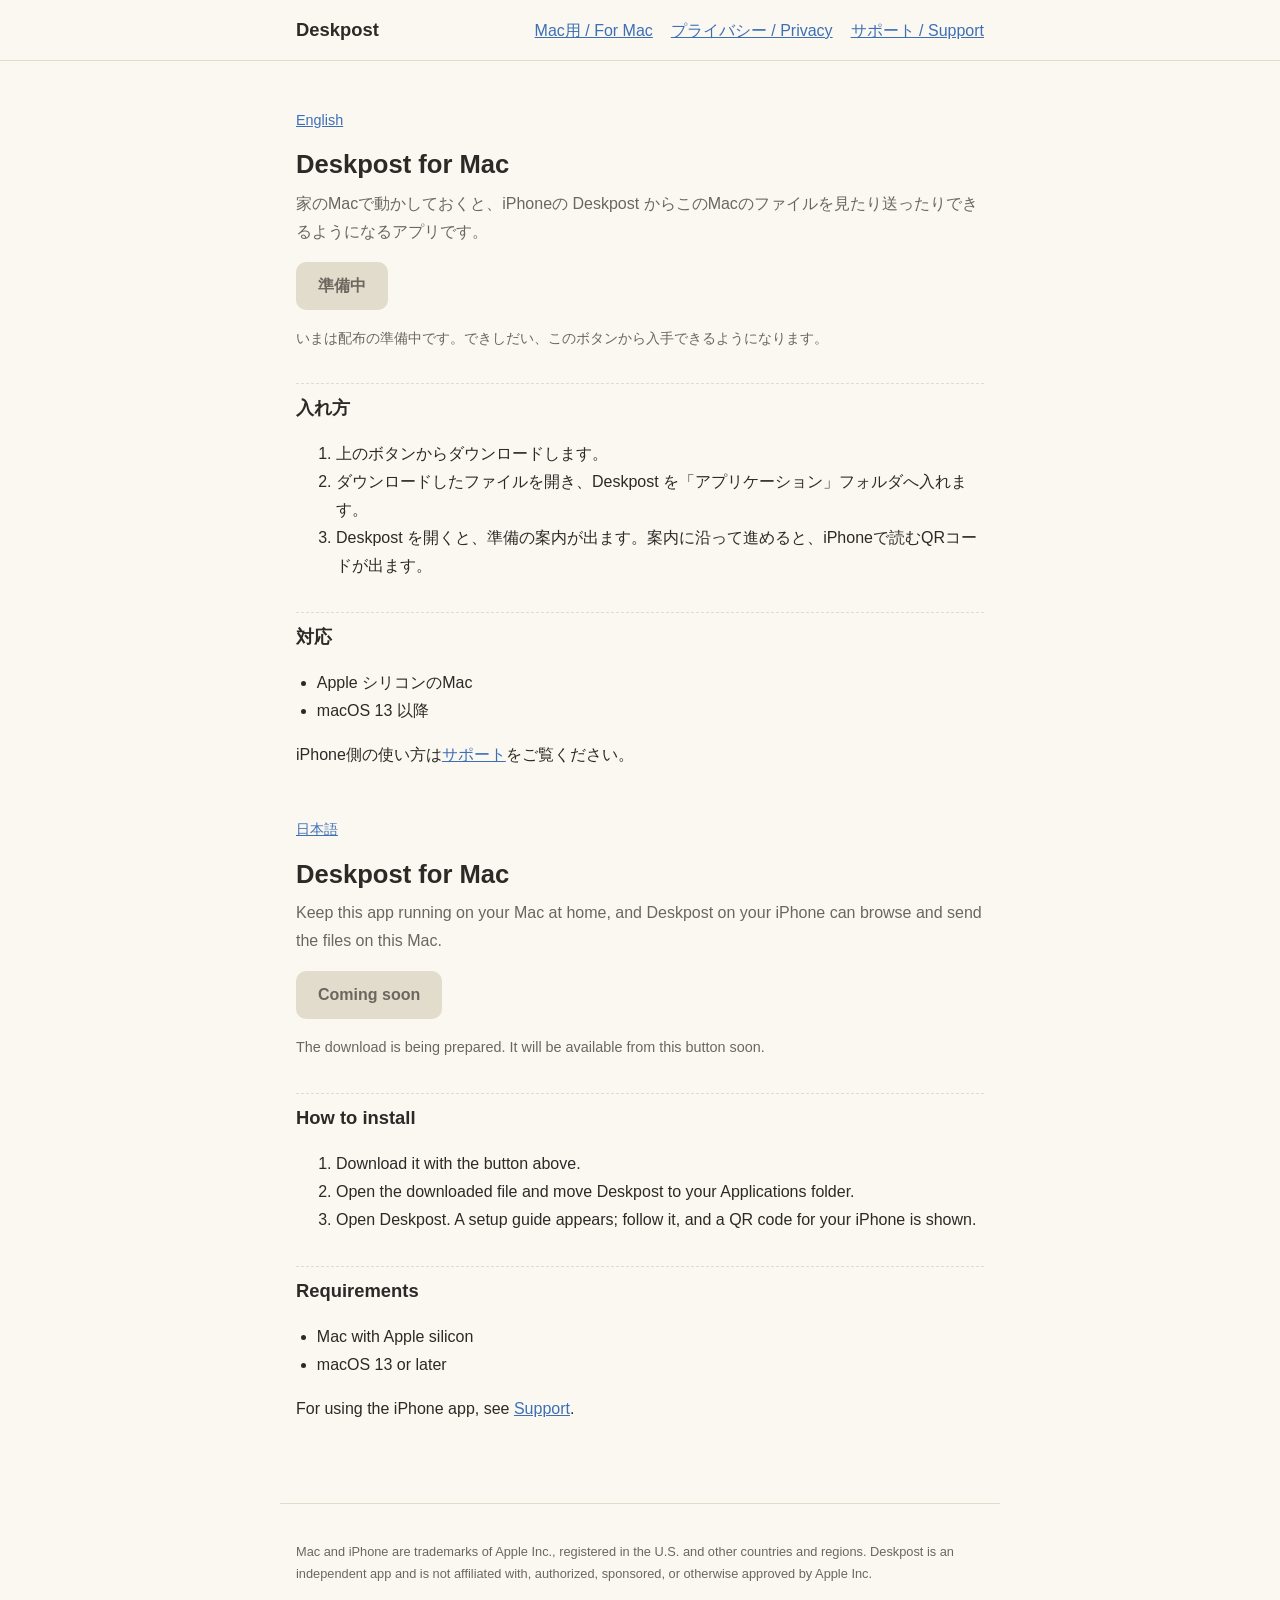
==== mac.html @ 2accff8b "Mac用アプリのページ（mac.html）を追加し、各ページからリンク Co-Authored-By: Claude Opus 5.5 <noreply@anthropic.com>" ====
<!doctype html>
<html lang="ja">
<head>
<meta charset="utf-8">
<meta name="viewport" content="width=device-width, initial-scale=1">
<title>Deskpost for Mac</title>
<link rel="stylesheet" href="style.css">
<script>
// ダウンロード先はここ1か所だけ。配布物ができたら URL を入れる（空のあいだは「準備中」）。
// Download link lives only here. Leave empty to show "Coming soon".
const DOWNLOAD_URL = "";
</script>
</head>
<body>
<header class="site"><nav>
  <a class="brand" href="./">Deskpost</a>
  <a href="mac.html">Mac用 / For Mac</a>
  <a href="privacy.html">プライバシー / Privacy</a>
  <a href="support.html">サポート / Support</a>
</nav></header>
<main>

<section class="lang" lang="ja" id="ja">
<p class="switch"><a href="#en">English</a></p>
<h1>Deskpost for Mac</h1>
<p class="lead">家のMacで動かしておくと、iPhoneの Deskpost からこのMacのファイルを見たり送ったりできるようになるアプリです。</p>

<p><a class="dl" data-ready="ダウンロード" data-wait="準備中" aria-disabled="true">準備中</a></p>
<p class="note">いまは配布の準備中です。できしだい、このボタンから入手できるようになります。</p>

<h2>入れ方</h2>
<ol>
<li>上のボタンからダウンロードします。</li>
<li>ダウンロードしたファイルを開き、Deskpost を「アプリケーション」フォルダへ入れます。</li>
<li>Deskpost を開くと、準備の案内が出ます。案内に沿って進めると、iPhoneで読むQRコードが出ます。</li>
</ol>

<h2>対応</h2>
<ul>
<li>Apple シリコンのMac</li>
<li>macOS 13 以降</li>
</ul>
<p>iPhone側の使い方は<a href="support.html">サポート</a>をご覧ください。</p>
</section>

<section class="lang" lang="en" id="en">
<p class="switch"><a href="#ja">日本語</a></p>
<h1>Deskpost for Mac</h1>
<p class="lead">Keep this app running on your Mac at home, and Deskpost on your iPhone can browse and send the files on this Mac.</p>

<p><a class="dl" data-ready="Download" data-wait="Coming soon" aria-disabled="true">Coming soon</a></p>
<p class="note">The download is being prepared. It will be available from this button soon.</p>

<h2>How to install</h2>
<ol>
<li>Download it with the button above.</li>
<li>Open the downloaded file and move Deskpost to your Applications folder.</li>
<li>Open Deskpost. A setup guide appears; follow it, and a QR code for your iPhone is shown.</li>
</ol>

<h2>Requirements</h2>
<ul>
<li>Mac with Apple silicon</li>
<li>macOS 13 or later</li>
</ul>
<p>For using the iPhone app, see <a href="support.html">Support</a>.</p>
</section>

</main>
<footer>
<p>Mac and iPhone are trademarks of Apple Inc., registered in the U.S. and other countries and regions. Deskpost is an independent app and is not affiliated with, authorized, sponsored, or otherwise approved by Apple Inc.</p>
</footer>
<script>
for (const a of document.querySelectorAll("a.dl")) {
  if (DOWNLOAD_URL) {
    a.href = DOWNLOAD_URL;
    a.textContent = a.dataset.ready;
    a.removeAttribute("aria-disabled");
  }
}
if (DOWNLOAD_URL) for (const n of document.querySelectorAll(".note")) n.hidden = true;
</script>
</body>
</html>
---- style.css ----
:root {
  --paper: #fbf8f1;
  --ink: #2b2a27;
  --muted: #6b675f;
  --line: #e2dccd;
  --accent: #3d6fb6;
}
@media (prefers-color-scheme: dark) {
  :root {
    --paper: #1d1c1a;
    --ink: #ece8df;
    --muted: #a7a194;
    --line: #3a3832;
    --accent: #8db3ea;
  }
}
* { box-sizing: border-box; }
html { -webkit-text-size-adjust: 100%; }
body {
  margin: 0;
  background: var(--paper);
  color: var(--ink);
  font-family: -apple-system, BlinkMacSystemFont, "Hiragino Sans", "Hiragino Kaku Gothic ProN", "Noto Sans JP", "Segoe UI", sans-serif;
  line-height: 1.75;
}
main { max-width: 720px; margin: 0 auto; padding: 32px 16px 64px; }
header.site { border-bottom: 1px solid var(--line); }
header.site nav { max-width: 720px; margin: 0 auto; padding: 14px 16px; display: flex; gap: 18px; flex-wrap: wrap; align-items: baseline; }
header.site .brand { font-weight: 800; font-size: 1.15rem; color: var(--ink); text-decoration: none; margin-right: auto; }
a { color: var(--accent); }
h1 { font-size: 1.6rem; line-height: 1.35; margin: 0 0 8px; }
h2 { font-size: 1.15rem; margin: 32px 0 8px; padding-top: 8px; border-top: 1px dashed var(--line); }
h3 { font-size: 1rem; margin: 20px 0 4px; }
.lead { color: var(--muted); margin-top: 0; }
.lang { margin-top: 48px; }
.lang:first-of-type { margin-top: 0; }
.switch { font-size: .9rem; color: var(--muted); }
ul { padding-left: 1.3em; }
.box { border: 1px solid var(--line); border-radius: 10px; padding: 12px 16px; margin: 16px 0; }
footer { max-width: 720px; margin: 0 auto; padding: 24px 16px 40px; color: var(--muted); font-size: .8rem; border-top: 1px solid var(--line); }
a.dl { display: inline-block; padding: 10px 22px; border-radius: 10px; background: var(--accent); color: var(--paper); font-weight: 700; text-decoration: none; }
a.dl[aria-disabled="true"] { background: var(--line); color: var(--muted); cursor: default; pointer-events: none; }
.note { color: var(--muted); font-size: .9rem; margin-top: 0; }
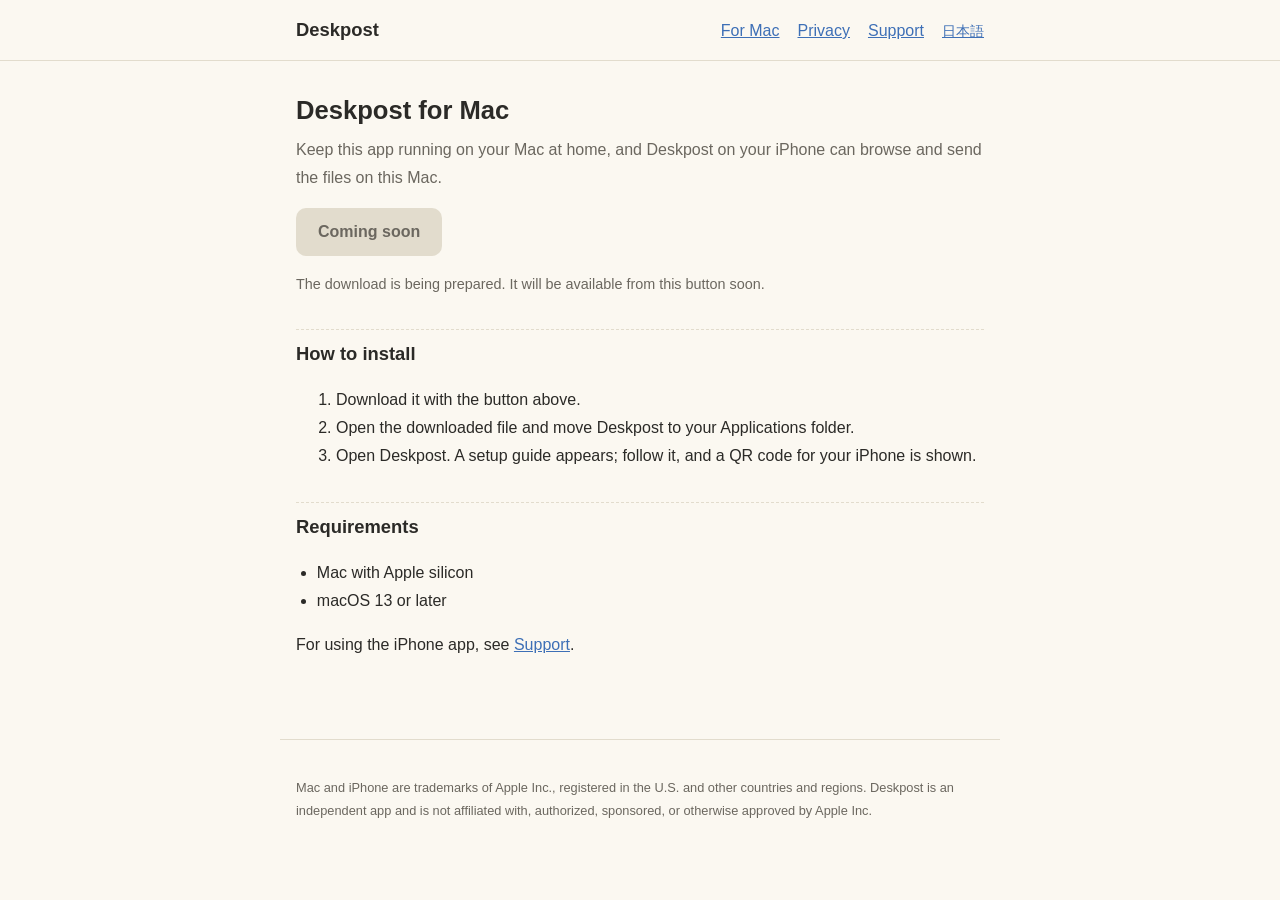
==== commit fea5636e: "日本語・英語を片方だけ表示し、上の帯に切り替えリンクを1つ置く（全ページ） Co-Authored-By: Claude Opus 5.5 <noreply@anthropic.com>" ====
--- a/mac.html
+++ b/mac.html
@@ -1,10 +1,11 @@
 <!doctype html>
-<html lang="ja">
+<html lang="ja" data-title-ja="Deskpost for Mac" data-title-en="Deskpost for Mac">
 <head>
 <meta charset="utf-8">
 <meta name="viewport" content="width=device-width, initial-scale=1">
 <title>Deskpost for Mac</title>
 <link rel="stylesheet" href="style.css">
+<script src="lang.js"></script>
 <script>
 // ダウンロード先はここ1か所だけ。配布物ができたら URL を入れる（空のあいだは「準備中」）。
 // Download link lives only here. Leave empty to show "Coming soon".
@@ -14,14 +15,14 @@
 <body>
 <header class="site"><nav>
   <a class="brand" href="./">Deskpost</a>
-  <a href="mac.html">Mac用 / For Mac</a>
-  <a href="privacy.html">プライバシー / Privacy</a>
-  <a href="support.html">サポート / Support</a>
+  <a href="mac.html"><span lang="ja" data-only="ja">Mac用</span><span class="sep"> / </span><span lang="en" data-only="en">For Mac</span></a>
+  <a href="privacy.html"><span lang="ja" data-only="ja">プライバシー</span><span class="sep"> / </span><span lang="en" data-only="en">Privacy</span></a>
+  <a href="support.html"><span lang="ja" data-only="ja">サポート</span><span class="sep"> / </span><span lang="en" data-only="en">Support</span></a>
+  <a id="langswitch" href="#en" lang="en">English</a>
 </nav></header>
 <main>
 
-<section class="lang" lang="ja" id="ja">
-<p class="switch"><a href="#en">English</a></p>
+<section class="lang" lang="ja">
 <h1>Deskpost for Mac</h1>
 <p class="lead">家のMacで動かしておくと、iPhoneの Deskpost からこのMacのファイルを見たり送ったりできるようになるアプリです。</p>
 
@@ -43,8 +44,7 @@
 <p>iPhone側の使い方は<a href="support.html">サポート</a>をご覧ください。</p>
 </section>
 
-<section class="lang" lang="en" id="en">
-<p class="switch"><a href="#ja">日本語</a></p>
+<section class="lang" lang="en">
 <h1>Deskpost for Mac</h1>
 <p class="lead">Keep this app running on your Mac at home, and Deskpost on your iPhone can browse and send the files on this Mac.</p>
 
--- a/style.css
+++ b/style.css
@@ -41,3 +41,9 @@
 a.dl { display: inline-block; padding: 10px 22px; border-radius: 10px; background: var(--accent); color: var(--paper); font-weight: 700; text-decoration: none; }
 a.dl[aria-disabled="true"] { background: var(--line); color: var(--muted); cursor: default; pointer-events: none; }
 .note { color: var(--muted); font-size: .9rem; margin-top: 0; }
+/* 片方の言語だけを出す（lang.js が html に data-lang を付ける。JS が無い時は両方出る） */
+html[data-lang] .lang { display: none; margin-top: 0; }
+html[data-lang="ja"] .lang[lang="ja"], html[data-lang="en"] .lang[lang="en"] { display: block; }
+html[data-lang="ja"] [data-only="en"], html[data-lang="en"] [data-only="ja"], html[data-lang] .sep { display: none; }
+html:not([data-lang]) #langswitch { display: none; }
+#langswitch { font-size: .9rem; }
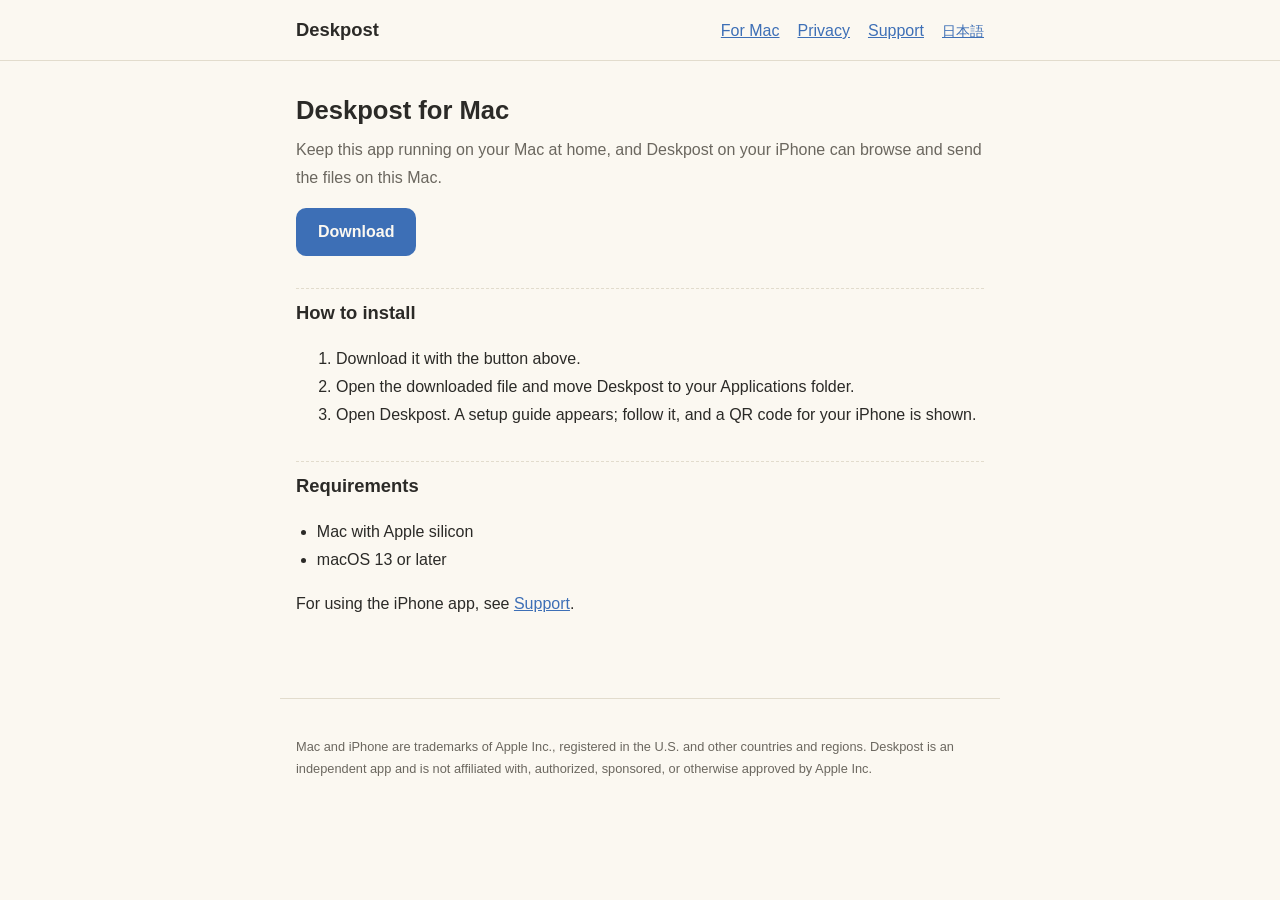
==== commit 46d8b716: "Mac版のダウンロードを公開" ====
--- a/mac.html
+++ b/mac.html
@@ -9,7 +9,7 @@
 <script>
 // ダウンロード先はここ1か所だけ。配布物ができたら URL を入れる（空のあいだは「準備中」）。
 // Download link lives only here. Leave empty to show "Coming soon".
-const DOWNLOAD_URL = "";
+const DOWNLOAD_URL = "https://github.com/chocotarou14-ops/deskpost/releases/latest/download/Deskpost.dmg";
 </script>
 </head>
 <body>
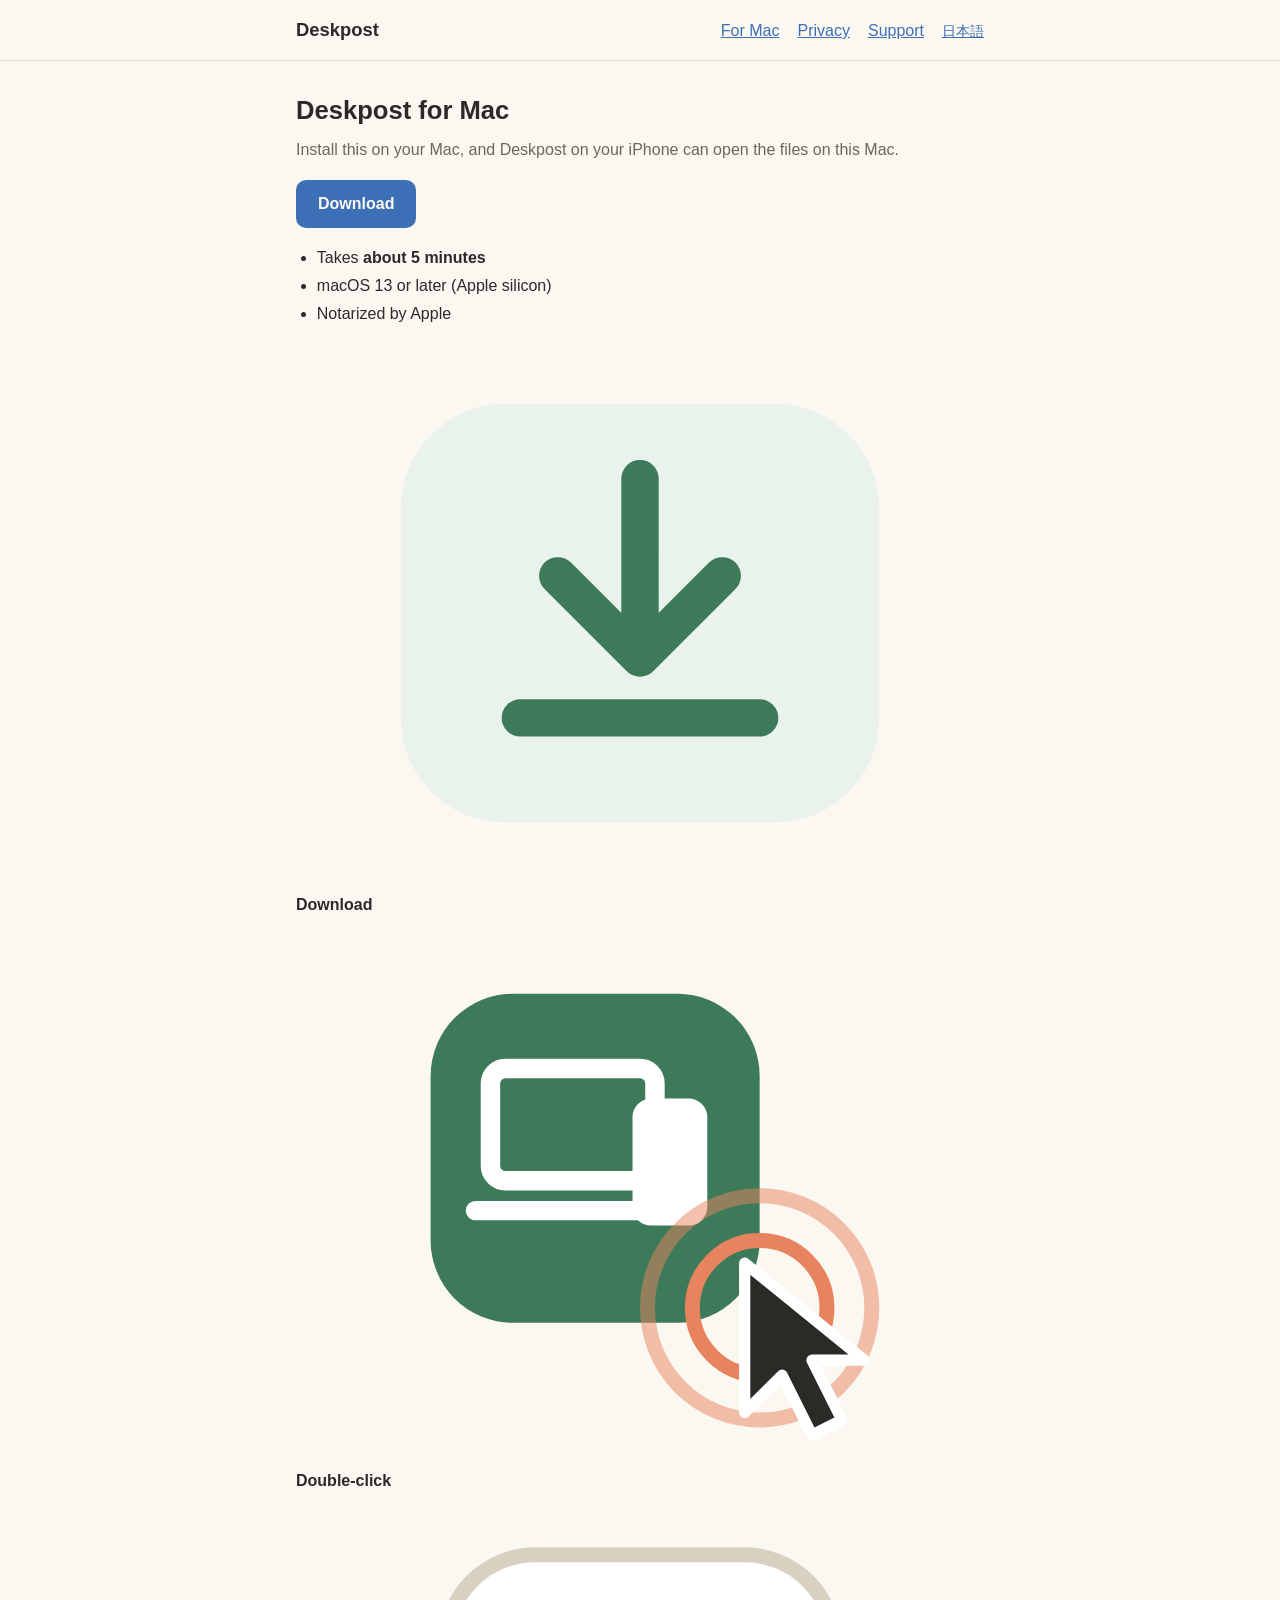
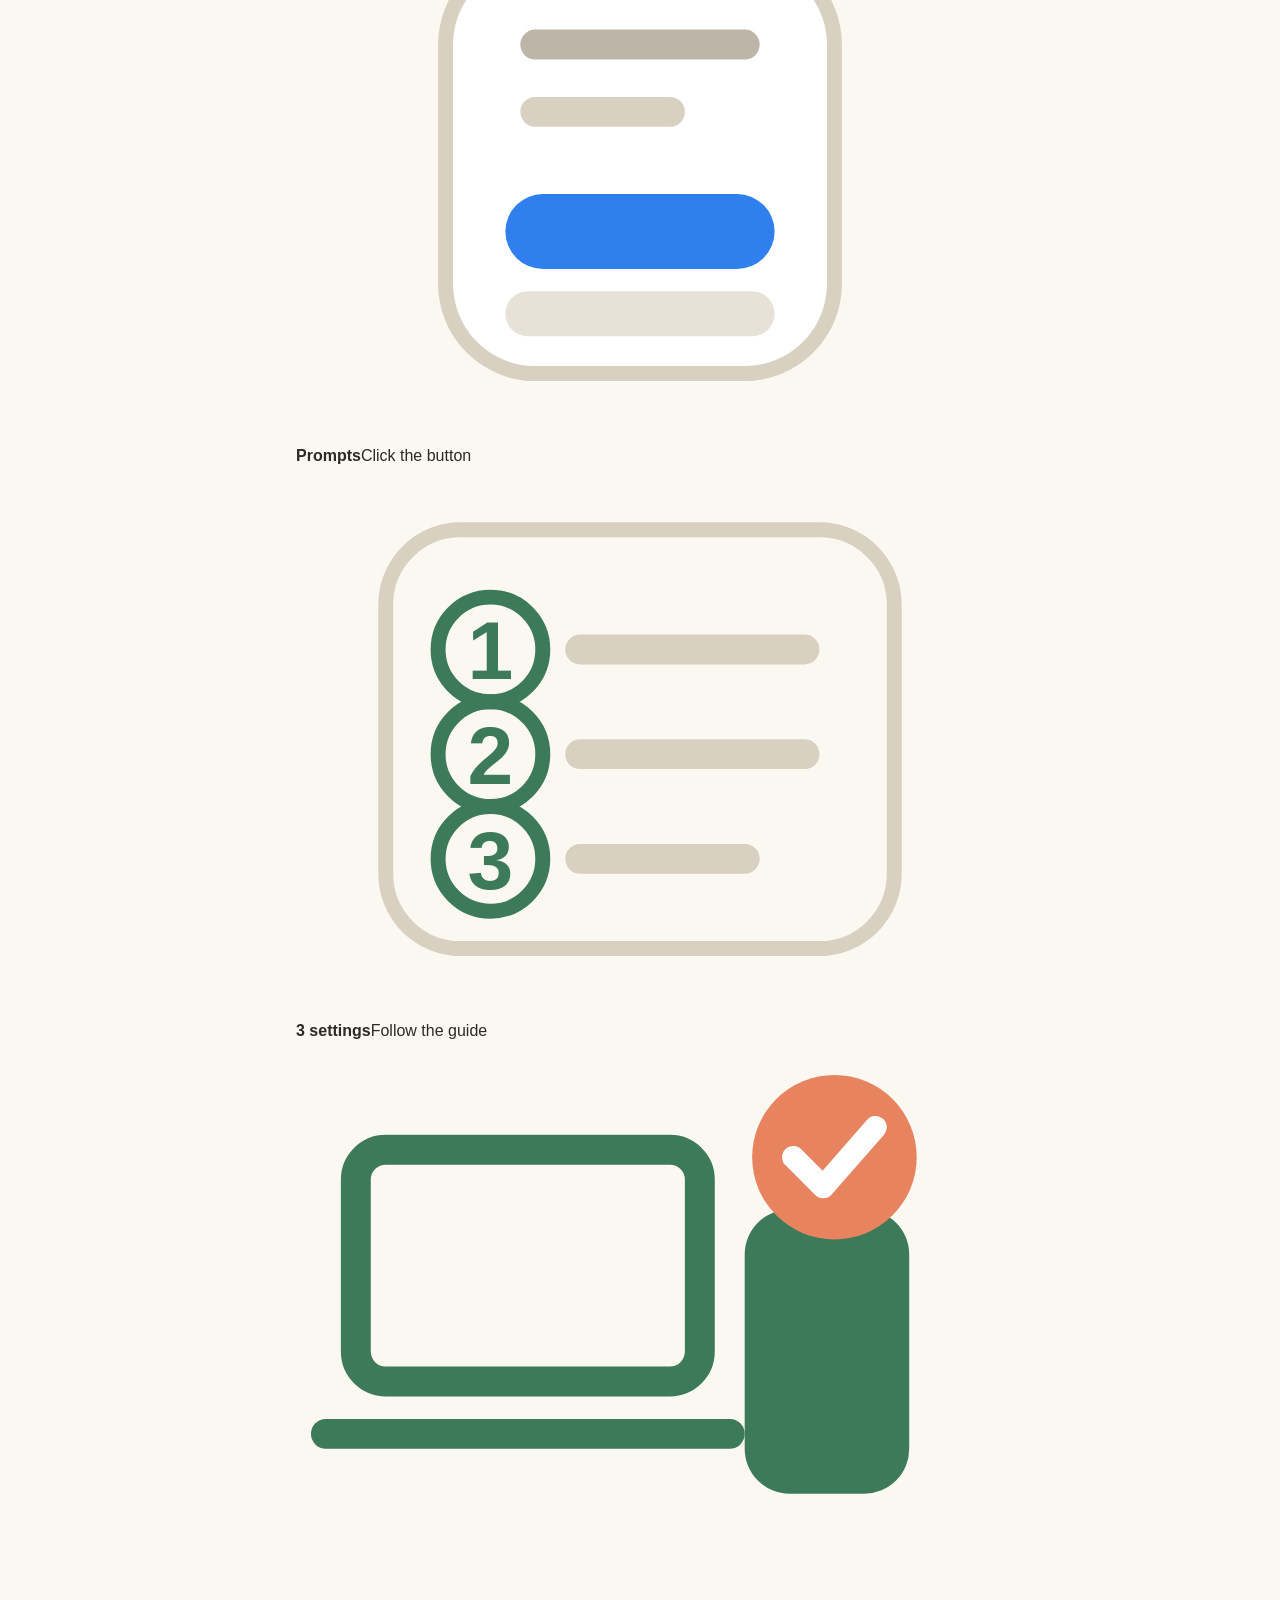
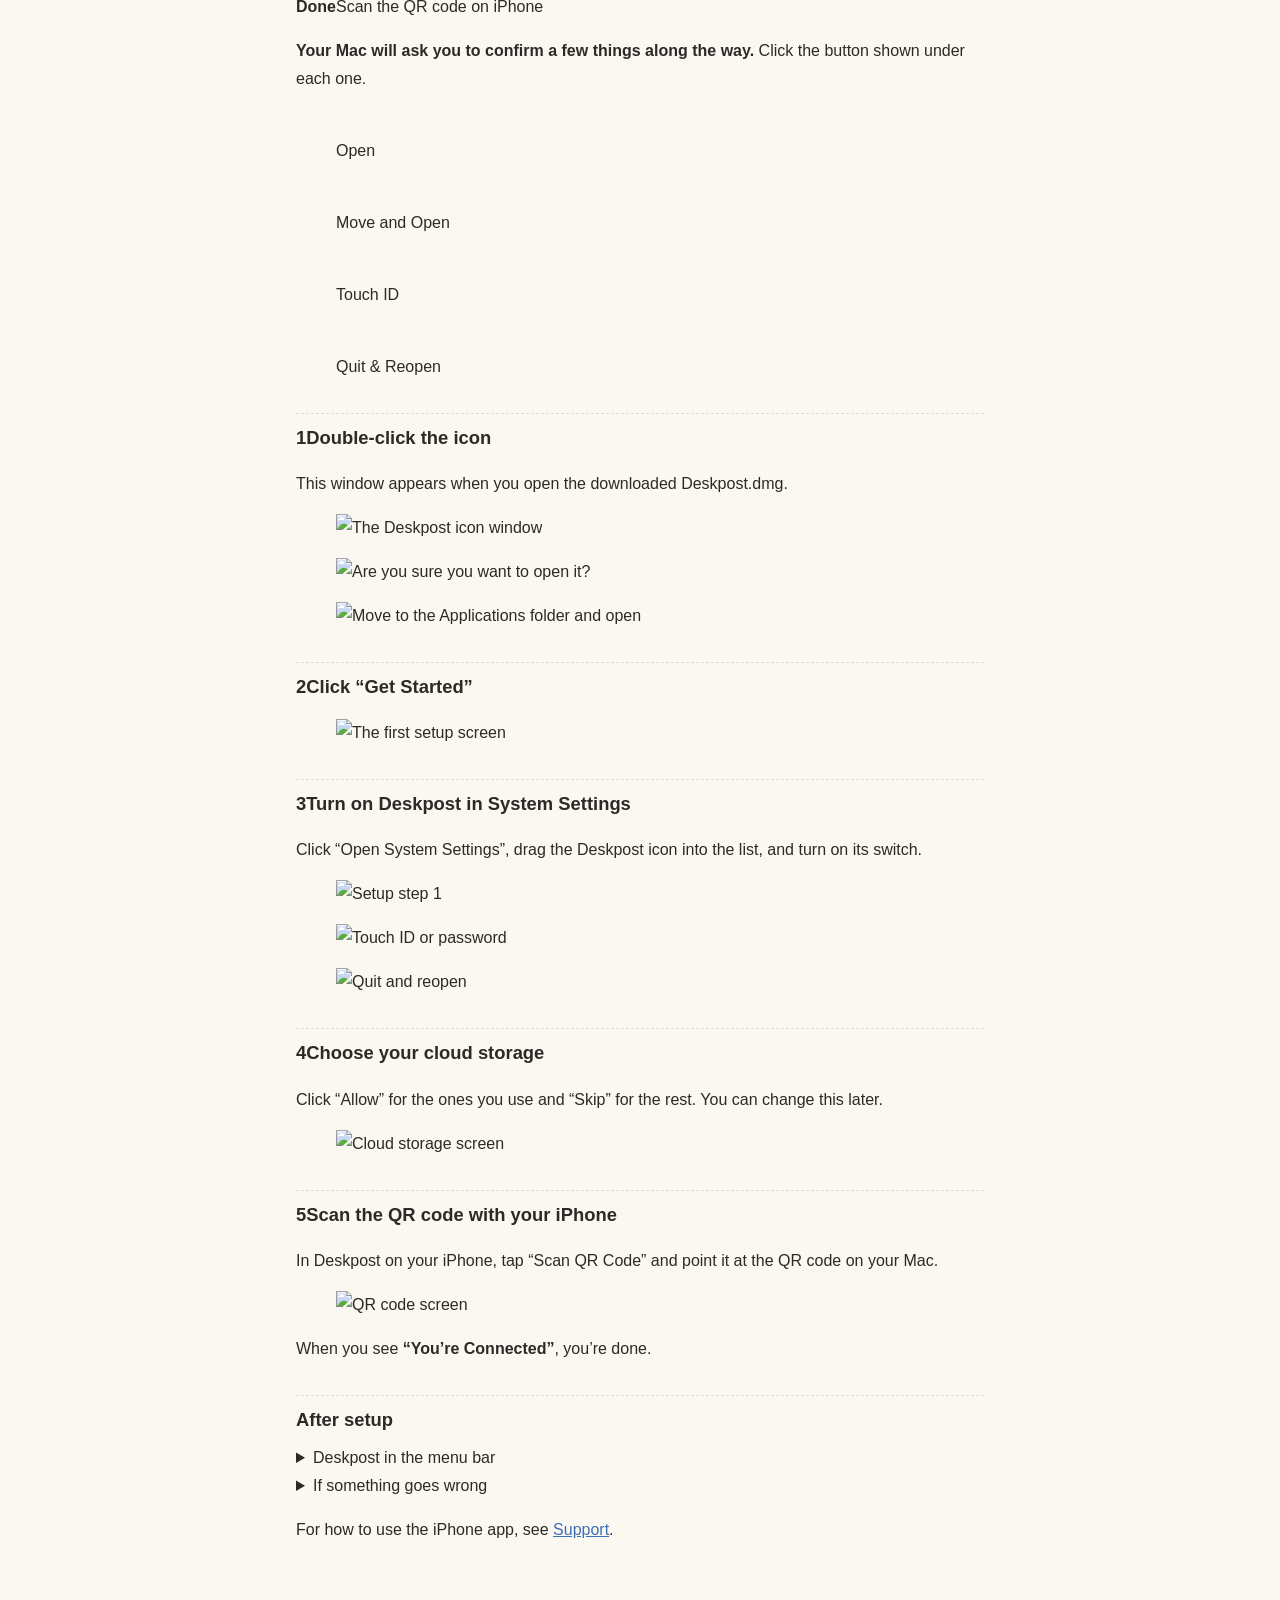
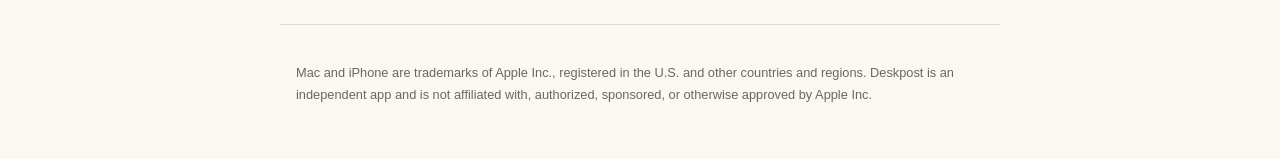
==== commit 4936efc0: "説明書を写真入りに更新: mac.html" ====
--- a/mac.html
+++ b/mac.html
@@ -24,46 +24,219 @@
 
 <section class="lang" lang="ja">
 <h1>Deskpost for Mac</h1>
-<p class="lead">家のMacで動かしておくと、iPhoneの Deskpost からこのMacのファイルを見たり送ったりできるようになるアプリです。</p>
-
+<p class="lead">Mac に入れると、iPhone の Deskpost からこの Mac のファイルを開けるようになります。</p>
+
+<div class="onphone" hidden>
+<p class="ph-t">Deskpost は、iPhone と Mac の両方に入れて使います</p>
+<div class="ph-row">
+<svg viewBox="0 0 48 48"><rect x="13" y="4" width="22" height="40" rx="6" fill="#3d7a5a"/><rect x="20" y="8" width="8" height="2.5" rx="1.25" fill="#fff" opacity=".7"/></svg>
+<div><b>iPhone</b><span>アプリを入れる</span></div>
+<a class="ph-btn" aria-disabled="true">準備中</a>
+</div>
+<div class="ph-row">
+<svg viewBox="0 0 48 48"><rect x="5" y="9" width="38" height="25" rx="3" fill="none" stroke="#3d7a5a" stroke-width="3.5"/><path d="M2 39h44" stroke="#3d7a5a" stroke-width="3.5" stroke-linecap="round"/></svg>
+<div><b>Mac</b><span>このページを Mac で開いて、ダウンロードします</span></div>
+<button type="button" class="sendmac ph-btn">Mac に送る</button>
+</div>
+<p class="ph-n">AirDrop、メッセージ、メールで送れます。<br>Mac での手順はこの下にあります。先に目を通しておけます。</p>
+</div>
+
+<div class="onmac">
 <p><a class="dl" data-ready="ダウンロード" data-wait="準備中" aria-disabled="true">準備中</a></p>
-<p class="note">いまは配布の準備中です。できしだい、このボタンから入手できるようになります。</p>
-
-<h2>入れ方</h2>
-<ol>
-<li>上のボタンからダウンロードします。</li>
-<li>ダウンロードしたファイルを開き、Deskpost を「アプリケーション」フォルダへ入れます。</li>
-<li>Deskpost を開くと、準備の案内が出ます。案内に沿って進めると、iPhoneで読むQRコードが出ます。</li>
-</ol>
-
-<h2>対応</h2>
-<ul>
-<li>Apple シリコンのMac</li>
-<li>macOS 13 以降</li>
-</ul>
-<p>iPhone側の使い方は<a href="support.html">サポート</a>をご覧ください。</p>
+<p class="note">いまは配布の準備をしています。準備ができたら、このボタンからダウンロードできます。</p>
+</div>
+<ul class="facts">
+<li>所要時間 <b>約5分</b></li>
+<li>macOS 13 以降（Apple シリコン）</li>
+<li>Apple の公証済み</li>
+</ul>
+
+<div class="flow" aria-hidden="true">
+<div class="f"><svg viewBox="0 0 92 72"><rect x="14" y="8" width="64" height="56" rx="14" fill="#eaf2ec"/><path d="M46 18v24m-11-11 11 11 11-11" stroke="#3d7a5a" stroke-width="5" fill="none" stroke-linecap="round" stroke-linejoin="round"/><path d="M30 50h32" stroke="#3d7a5a" stroke-width="5" stroke-linecap="round"/></svg><b>ダウンロード</b></div>
+<div class="f"><svg viewBox="0 0 92 72"><rect x="18" y="10" width="44" height="44" rx="11" fill="#3d7a5a"/><rect x="26" y="20" width="22" height="15" rx="2" fill="none" stroke="#fff" stroke-width="2.6"/><path d="M24 39h22" stroke="#fff" stroke-width="2.6" stroke-linecap="round"/><rect x="45" y="24" width="10" height="17" rx="2.5" fill="#fff"/><circle cx="62" cy="52" r="9" fill="none" stroke="#e8835f" stroke-width="2"/><circle cx="62" cy="52" r="15" fill="none" stroke="#e8835f" stroke-width="2" opacity=".5"/><path d="M60 46l0 20 5-5 4 8 4-2-4-8 7 0z" fill="#2b2a27" stroke="#fff" stroke-width="1.5" stroke-linejoin="round"/></svg><b>ダブルクリック</b></div>
+<div class="f"><svg viewBox="0 0 92 72"><rect x="20" y="8" width="52" height="56" rx="12" fill="#fff" stroke="#d8d1c2" stroke-width="2"/><rect x="30" y="18" width="32" height="4" rx="2" fill="#bdb6a8"/><rect x="30" y="27" width="22" height="4" rx="2" fill="#d8d1c2"/><rect x="28" y="40" width="36" height="10" rx="5" fill="#2f80ed"/><rect x="28" y="53" width="36" height="6" rx="3" fill="#e6e2d8"/></svg><b>確認画面</b>ボタンを押す</div>
+<div class="f"><svg viewBox="0 0 92 72"><rect x="12" y="8" width="68" height="56" rx="10" fill="#fbf8f1" stroke="#d8d1c2" stroke-width="2"/><g font-family="-apple-system,sans-serif" font-weight="700" font-size="11" fill="#3d7a5a" text-anchor="middle"><circle cx="26" cy="24" r="7" fill="none" stroke="#3d7a5a" stroke-width="2"/><text x="26" y="28">1</text><circle cx="26" cy="38" r="7" fill="none" stroke="#3d7a5a" stroke-width="2"/><text x="26" y="42">2</text><circle cx="26" cy="52" r="7" fill="none" stroke="#3d7a5a" stroke-width="2"/><text x="26" y="56">3</text></g><path d="M38 24h30M38 38h30M38 52h22" stroke="#d8d1c2" stroke-width="4" stroke-linecap="round"/></svg><b>3つの設定</b>画面の案内どおり</div>
+<div class="f"><svg viewBox="0 0 92 72"><rect x="8" y="14" width="46" height="31" rx="4" fill="none" stroke="#3d7a5a" stroke-width="4"/><path d="M4 52h54" stroke="#3d7a5a" stroke-width="4" stroke-linecap="round"/><rect x="60" y="22" width="22" height="38" rx="6" fill="#3d7a5a"/><circle cx="72" cy="15" r="11" fill="#e8835f"/><path d="M66.5 15l4 4 7-8" stroke="#fff" stroke-width="3" fill="none" stroke-linecap="round" stroke-linejoin="round"/></svg><b>完了</b>iPhone で QR コードを読む</div>
+</div>
+
+
+<div class="heads">
+<p><b>途中で、Mac からこんな確認画面が出ます。</b>下のボタンを押して進めてください。</p>
+<div class="thumbs">
+<figure><img src="img/guide/p_gatekeeper.png" alt=""><figcaption><span class="press">開く</span></figcaption></figure>
+<figure><img src="img/guide/p_move.png" alt=""><figcaption><span class="press">入れて開く</span></figcaption></figure>
+<figure><img src="img/guide/p_touchid.png" alt=""><figcaption><span class="press green">指紋</span></figcaption></figure>
+<figure><img src="img/guide/p_relaunch.png" alt=""><figcaption><span class="press">終了して再度開く</span></figcaption></figure>
+</div>
+<p class="note">ほかに、クラウドやローカルネットワークの確認画面が出たら［許可］を押してください。</p>
+</div>
+
+<section class="step">
+<h2><span class="n">1</span>アイコンをダブルクリック</h2>
+<p>ダウンロードした Deskpost.dmg を開くと、この画面が出ます。</p>
+<figure class="shot mid"><img src="img/guide/dmg_window.png" alt="Deskpost のアイコンの窓" loading="lazy"><span class="ring sq" style="left:39.5%;top:22.5%;width:21%;height:34%"></span></figure>
+<div class="pair">
+<figure class="shot dlg"><img src="img/guide/p_gatekeeper.png" alt="開いてもよろしいですか？" loading="lazy"><span class="ring" style="left:5%;top:73.5%;width:90%;height:7.5%"></span></figure>
+<figure class="shot dlg"><img src="img/guide/p_move.png" alt="アプリケーションフォルダに入れて開きます" loading="lazy"><span class="ring" style="left:51.5%;top:80.5%;width:47%;height:15%"></span></figure>
+</div>
+</section>
+
+<section class="step">
+<h2><span class="n">2</span>［はじめる］</h2>
+<figure class="shot mid"><img src="img/guide/s_welcome.png" alt="準備の案内の最初の画面" loading="lazy"><span class="ring" style="left:38.5%;top:85%;width:23%;height:9.5%"></span></figure>
+</section>
+
+<section class="step">
+<h2><span class="n">3</span>Mac の設定で Deskpost をオンにする</h2>
+<p>［システム設定を開く］を押したら、Deskpost のアイコンを一覧にドラッグして、スイッチをオンにします。</p>
+<figure class="shot mid"><img src="img/guide/shot_setup1.png" alt="準備①の画面" loading="lazy"></figure>
+<div class="pair">
+<figure class="shot dlg"><img src="img/guide/p_touchid.png" alt="Touch ID かパスワード" loading="lazy"></figure>
+<figure class="shot dlg"><img src="img/guide/p_relaunch.png" alt="終了して再度開く" loading="lazy"><span class="ring" style="left:5%;top:61.5%;width:90%;height:14.5%"></span></figure>
+</div>
+</section>
+
+<section class="step">
+<h2><span class="n">4</span>使うクラウドを選ぶ</h2>
+<p>使うクラウドは［許可する］、使わないクラウドは［使わない］を押します。あとから変えることもできます。</p>
+<figure class="shot mid"><img src="img/guide/s_setup2.png" alt="クラウドの許可の画面" loading="lazy"><span class="ring" style="left:66.3%;top:65.3%;width:10.2%;height:6.6%"></span></figure>
+</section>
+
+<section class="step">
+<h2><span class="n">5</span>iPhone で QR コードを読む</h2>
+<p>iPhone の Deskpost で［QR コードを読む］を押して、Mac に出ている QR コードを読み取ります。</p>
+<figure class="shot mid"><img src="img/guide/s_setup3.png" alt="QR コードの画面" loading="lazy"><span class="ring sq" style="left:38%;top:32%;width:30%;height:41%"></span></figure>
+<p class="ok"><b>「つながりました」</b>と出たら完了です。</p>
+</section>
+
+<h2>使い始めてから</h2>
+<details>
+<summary>メニューバーの Deskpost</summary>
+<p>画面右上の Deskpost のアイコンから開けます。</p>
+<figure class="shot small"><img src="img/guide/s_menu.png" alt="メニュー" loading="lazy" style="border-radius:14px"></figure>
+<ul>
+<li><b>iPhoneとつなぐ…</b>：別の iPhone をつなぐときの QR コードを出します</li>
+<li><b>合言葉を作り直す</b>：今つないでいる iPhone との接続を切ります</li>
+<li><b>ログイン時に起動</b>：チェックを入れると、Mac を起動したときに自動で立ち上がります</li>
+<li><b>準備をやり直す</b>：最初の設定をもう一度やり直します</li>
+</ul>
+</details>
+<details>
+<summary>うまくいかないとき</summary>
+<ul>
+<li><b>確認画面で［許可しない］を押してしまった</b>：メニューの「準備をやり直す」から、もう一度設定できます。</li>
+<li><b>iPhone からつながらない</b>：Mac と iPhone を同じ Wi-Fi につないでください。それでもだめなら、iPhone の「設定」→「Deskpost」で「ローカルネットワーク」がオンになっているか確かめてください。</li>
+</ul>
+</details>
+<p>iPhone 側の使い方は、<a href="support.html">サポート</a>をご覧ください。</p>
 </section>
 
 <section class="lang" lang="en">
 <h1>Deskpost for Mac</h1>
-<p class="lead">Keep this app running on your Mac at home, and Deskpost on your iPhone can browse and send the files on this Mac.</p>
-
+<p class="lead">Install this on your Mac, and Deskpost on your iPhone can open the files on this Mac.</p>
+
+<div class="onphone" hidden>
+<p class="ph-t">Deskpost runs on both your iPhone and your Mac</p>
+<div class="ph-row">
+<svg viewBox="0 0 48 48"><rect x="13" y="4" width="22" height="40" rx="6" fill="#3d7a5a"/><rect x="20" y="8" width="8" height="2.5" rx="1.25" fill="#fff" opacity=".7"/></svg>
+<div><b>iPhone</b><span>Get the app</span></div>
+<a class="ph-btn" aria-disabled="true">Coming soon</a>
+</div>
+<div class="ph-row">
+<svg viewBox="0 0 48 48"><rect x="5" y="9" width="38" height="25" rx="3" fill="none" stroke="#3d7a5a" stroke-width="3.5"/><path d="M2 39h44" stroke="#3d7a5a" stroke-width="3.5" stroke-linecap="round"/></svg>
+<div><b>Mac</b><span>Open this page on your Mac to download</span></div>
+<button type="button" class="sendmac ph-btn" data-copied="Link copied">Send to Mac</button>
+</div>
+<p class="ph-n">Send it with AirDrop, Messages or Mail.<br>The steps for your Mac are below, so you can read them first.</p>
+</div>
+
+<div class="onmac">
 <p><a class="dl" data-ready="Download" data-wait="Coming soon" aria-disabled="true">Coming soon</a></p>
-<p class="note">The download is being prepared. It will be available from this button soon.</p>
-
-<h2>How to install</h2>
-<ol>
-<li>Download it with the button above.</li>
-<li>Open the downloaded file and move Deskpost to your Applications folder.</li>
-<li>Open Deskpost. A setup guide appears; follow it, and a QR code for your iPhone is shown.</li>
-</ol>
-
-<h2>Requirements</h2>
-<ul>
-<li>Mac with Apple silicon</li>
-<li>macOS 13 or later</li>
-</ul>
-<p>For using the iPhone app, see <a href="support.html">Support</a>.</p>
+<p class="note">The download is being prepared. Once it’s ready, you can get it from this button.</p>
+</div>
+<ul class="facts">
+<li>Takes <b>about 5 minutes</b></li>
+<li>macOS 13 or later (Apple silicon)</li>
+<li>Notarized by Apple</li>
+</ul>
+
+<div class="flow" aria-hidden="true">
+<div class="f"><svg viewBox="0 0 92 72"><rect x="14" y="8" width="64" height="56" rx="14" fill="#eaf2ec"/><path d="M46 18v24m-11-11 11 11 11-11" stroke="#3d7a5a" stroke-width="5" fill="none" stroke-linecap="round" stroke-linejoin="round"/><path d="M30 50h32" stroke="#3d7a5a" stroke-width="5" stroke-linecap="round"/></svg><b>Download</b></div>
+<div class="f"><svg viewBox="0 0 92 72"><rect x="18" y="10" width="44" height="44" rx="11" fill="#3d7a5a"/><rect x="26" y="20" width="22" height="15" rx="2" fill="none" stroke="#fff" stroke-width="2.6"/><path d="M24 39h22" stroke="#fff" stroke-width="2.6" stroke-linecap="round"/><rect x="45" y="24" width="10" height="17" rx="2.5" fill="#fff"/><circle cx="62" cy="52" r="9" fill="none" stroke="#e8835f" stroke-width="2"/><circle cx="62" cy="52" r="15" fill="none" stroke="#e8835f" stroke-width="2" opacity=".5"/><path d="M60 46l0 20 5-5 4 8 4-2-4-8 7 0z" fill="#2b2a27" stroke="#fff" stroke-width="1.5" stroke-linejoin="round"/></svg><b>Double-click</b></div>
+<div class="f"><svg viewBox="0 0 92 72"><rect x="20" y="8" width="52" height="56" rx="12" fill="#fff" stroke="#d8d1c2" stroke-width="2"/><rect x="30" y="18" width="32" height="4" rx="2" fill="#bdb6a8"/><rect x="30" y="27" width="22" height="4" rx="2" fill="#d8d1c2"/><rect x="28" y="40" width="36" height="10" rx="5" fill="#2f80ed"/><rect x="28" y="53" width="36" height="6" rx="3" fill="#e6e2d8"/></svg><b>Prompts</b>Click the button</div>
+<div class="f"><svg viewBox="0 0 92 72"><rect x="12" y="8" width="68" height="56" rx="10" fill="#fbf8f1" stroke="#d8d1c2" stroke-width="2"/><g font-family="-apple-system,sans-serif" font-weight="700" font-size="11" fill="#3d7a5a" text-anchor="middle"><circle cx="26" cy="24" r="7" fill="none" stroke="#3d7a5a" stroke-width="2"/><text x="26" y="28">1</text><circle cx="26" cy="38" r="7" fill="none" stroke="#3d7a5a" stroke-width="2"/><text x="26" y="42">2</text><circle cx="26" cy="52" r="7" fill="none" stroke="#3d7a5a" stroke-width="2"/><text x="26" y="56">3</text></g><path d="M38 24h30M38 38h30M38 52h22" stroke="#d8d1c2" stroke-width="4" stroke-linecap="round"/></svg><b>3 settings</b>Follow the guide</div>
+<div class="f"><svg viewBox="0 0 92 72"><rect x="8" y="14" width="46" height="31" rx="4" fill="none" stroke="#3d7a5a" stroke-width="4"/><path d="M4 52h54" stroke="#3d7a5a" stroke-width="4" stroke-linecap="round"/><rect x="60" y="22" width="22" height="38" rx="6" fill="#3d7a5a"/><circle cx="72" cy="15" r="11" fill="#e8835f"/><path d="M66.5 15l4 4 7-8" stroke="#fff" stroke-width="3" fill="none" stroke-linecap="round" stroke-linejoin="round"/></svg><b>Done</b>Scan the QR code on iPhone</div>
+</div>
+
+<div class="heads">
+<p><b>Your Mac will ask you to confirm a few things along the way.</b> Click the button shown under each one.</p>
+<div class="thumbs">
+<figure><img src="img/guide/p_gatekeeper.png" alt=""><figcaption><span class="press">Open</span></figcaption></figure>
+<figure><img src="img/guide/p_move.png" alt=""><figcaption><span class="press">Move and Open</span></figcaption></figure>
+<figure><img src="img/guide/p_touchid.png" alt=""><figcaption><span class="press green">Touch ID</span></figcaption></figure>
+<figure><img src="img/guide/p_relaunch.png" alt=""><figcaption><span class="press">Quit &amp; Reopen</span></figcaption></figure>
+</div>
+<p class="note">If you’re also asked about cloud storage or the local network, click “Allow”. The pictures on this page were taken on a Mac set to Japanese; the buttons are in the same places.</p>
+</div>
+
+<section class="step">
+<h2><span class="n">1</span>Double-click the icon</h2>
+<p>This window appears when you open the downloaded Deskpost.dmg.</p>
+<figure class="shot mid"><img src="img/guide/dmg_window.png" alt="The Deskpost icon window" loading="lazy"><span class="ring sq" style="left:39.5%;top:22.5%;width:21%;height:34%"></span></figure>
+<div class="pair">
+<figure class="shot dlg"><img src="img/guide/p_gatekeeper.png" alt="Are you sure you want to open it?" loading="lazy"><span class="ring" style="left:5%;top:73.5%;width:90%;height:7.5%"></span></figure>
+<figure class="shot dlg"><img src="img/guide/p_move.png" alt="Move to the Applications folder and open" loading="lazy"><span class="ring" style="left:51.5%;top:80.5%;width:47%;height:15%"></span></figure>
+</div>
+</section>
+
+<section class="step">
+<h2><span class="n">2</span>Click “Get Started”</h2>
+<figure class="shot mid"><img src="img/guide/s_welcome.png" alt="The first setup screen" loading="lazy"><span class="ring" style="left:38.5%;top:85%;width:23%;height:9.5%"></span></figure>
+</section>
+
+<section class="step">
+<h2><span class="n">3</span>Turn on Deskpost in System Settings</h2>
+<p>Click “Open System Settings”, drag the Deskpost icon into the list, and turn on its switch.</p>
+<figure class="shot mid"><img src="img/guide/shot_setup1.png" alt="Setup step 1" loading="lazy"></figure>
+<div class="pair">
+<figure class="shot dlg"><img src="img/guide/p_touchid.png" alt="Touch ID or password" loading="lazy"></figure>
+<figure class="shot dlg"><img src="img/guide/p_relaunch.png" alt="Quit and reopen" loading="lazy"><span class="ring" style="left:5%;top:61.5%;width:90%;height:14.5%"></span></figure>
+</div>
+</section>
+
+<section class="step">
+<h2><span class="n">4</span>Choose your cloud storage</h2>
+<p>Click “Allow” for the ones you use and “Skip” for the rest. You can change this later.</p>
+<figure class="shot mid"><img src="img/guide/s_setup2.png" alt="Cloud storage screen" loading="lazy"><span class="ring" style="left:66.3%;top:65.3%;width:10.2%;height:6.6%"></span></figure>
+</section>
+
+<section class="step">
+<h2><span class="n">5</span>Scan the QR code with your iPhone</h2>
+<p>In Deskpost on your iPhone, tap “Scan QR Code” and point it at the QR code on your Mac.</p>
+<figure class="shot mid"><img src="img/guide/s_setup3.png" alt="QR code screen" loading="lazy"><span class="ring sq" style="left:38%;top:32%;width:30%;height:41%"></span></figure>
+<p class="ok">When you see <b>“You’re Connected”</b>, you’re done.</p>
+</section>
+
+<h2>After setup</h2>
+<details>
+<summary>Deskpost in the menu bar</summary>
+<p>Click the Deskpost icon at the top right of your screen.</p>
+<figure class="shot small"><img src="img/guide/s_menu.png" alt="Menu" loading="lazy" style="border-radius:14px"></figure>
+<ul>
+<li><b>Connect iPhone…</b>: shows the QR code for connecting another iPhone</li>
+<li><b>Reset Passcode…</b>: disconnects the iPhones connected now</li>
+<li><b>Open at Login</b>: when checked, Deskpost starts when you start your Mac</li>
+<li><b>Run Setup Again</b>: goes through the setup from the beginning</li>
+</ul>
+</details>
+<details>
+<summary>If something goes wrong</summary>
+<ul>
+<li><b>You clicked “Don’t Allow” by mistake</b>: choose “Run Setup Again” in the menu to set it up again.</li>
+<li><b>Your iPhone can’t connect</b>: make sure your Mac and iPhone are on the same Wi-Fi. If that doesn’t help, check that “Local Network” is on in iPhone Settings → Deskpost.</li>
+</ul>
+</details>
+<p>For how to use the iPhone app, see <a href="support.html">Support</a>.</p>
 </section>
 
 </main>
@@ -79,6 +252,16 @@
   }
 }
 if (DOWNLOAD_URL) for (const n of document.querySelectorAll(".note")) n.hidden = true;
+// iPhone・iPad で開いた時は「Mac で開いて」の案内を出す
+if (/[?&]phone\b/.test(location.search) || /iPhone|iPad|iPod/.test(navigator.userAgent) || (navigator.platform === "MacIntel" && navigator.maxTouchPoints > 1)) {
+  for (const b of document.querySelectorAll(".onphone")) b.hidden = false;
+  for (const b of document.querySelectorAll(".onmac")) b.hidden = true;
+}
+for (const b of document.querySelectorAll(".sendmac")) b.addEventListener("click", async () => {
+  const url = location.href.split("#")[0];
+  try { if (navigator.share) { await navigator.share({ title: "Deskpost for Mac", url }); return; } } catch (e) { return; }
+  try { await navigator.clipboard.writeText(url); b.textContent = b.dataset.copied || "リンクをコピーしました"; } catch (e) {}
+});
 </script>
 </body>
 </html>
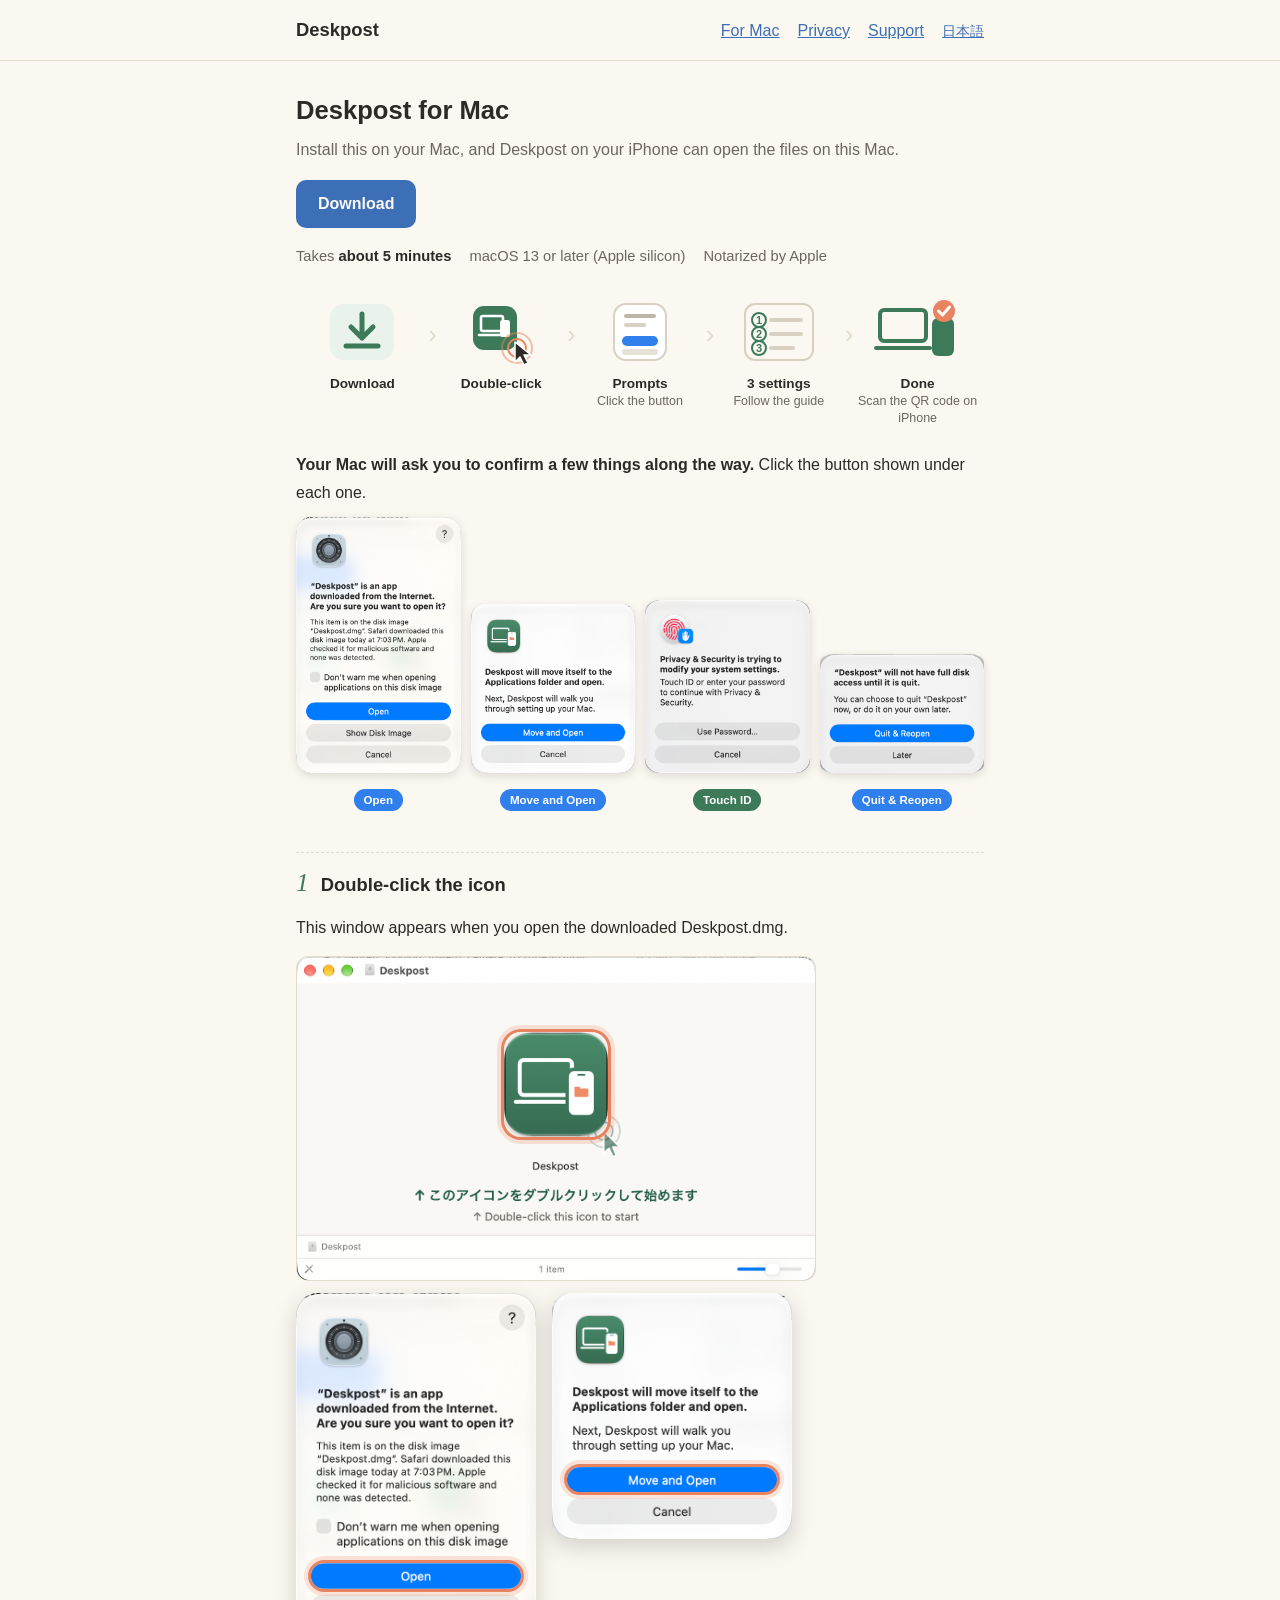
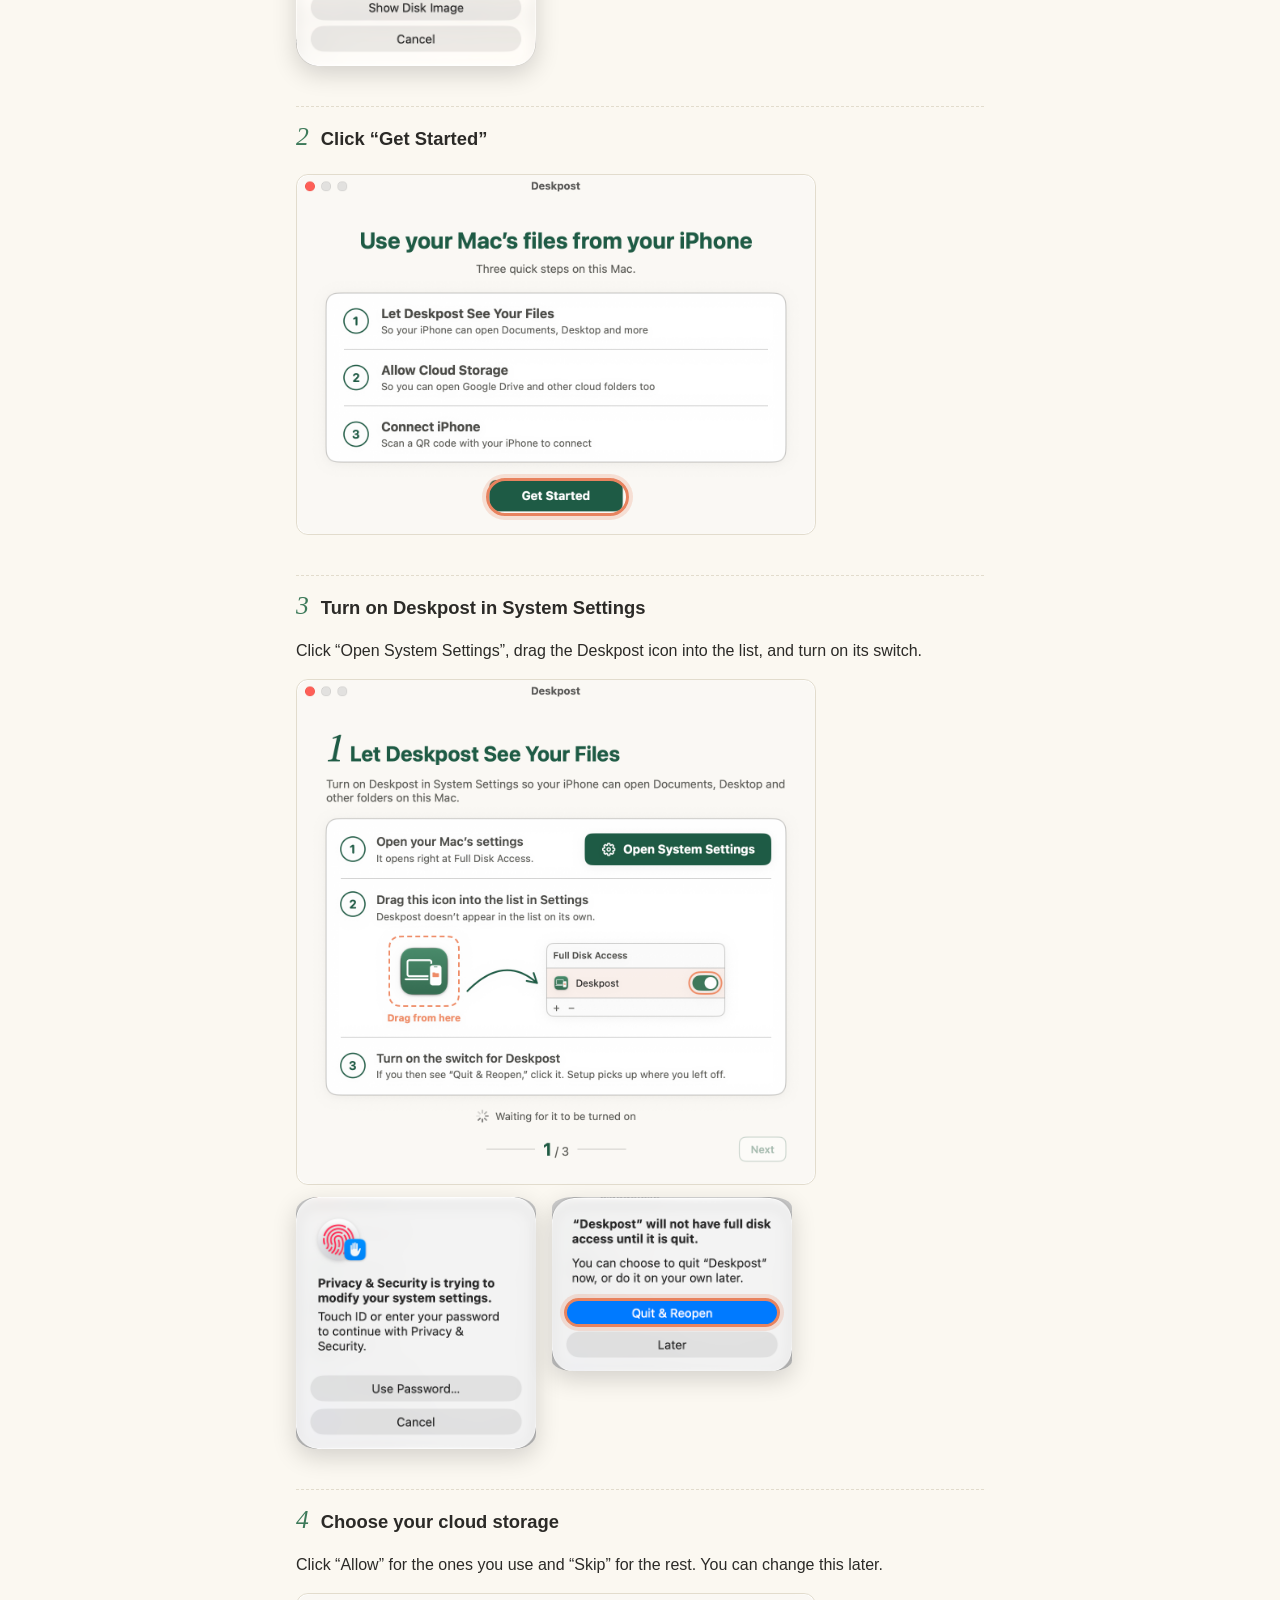
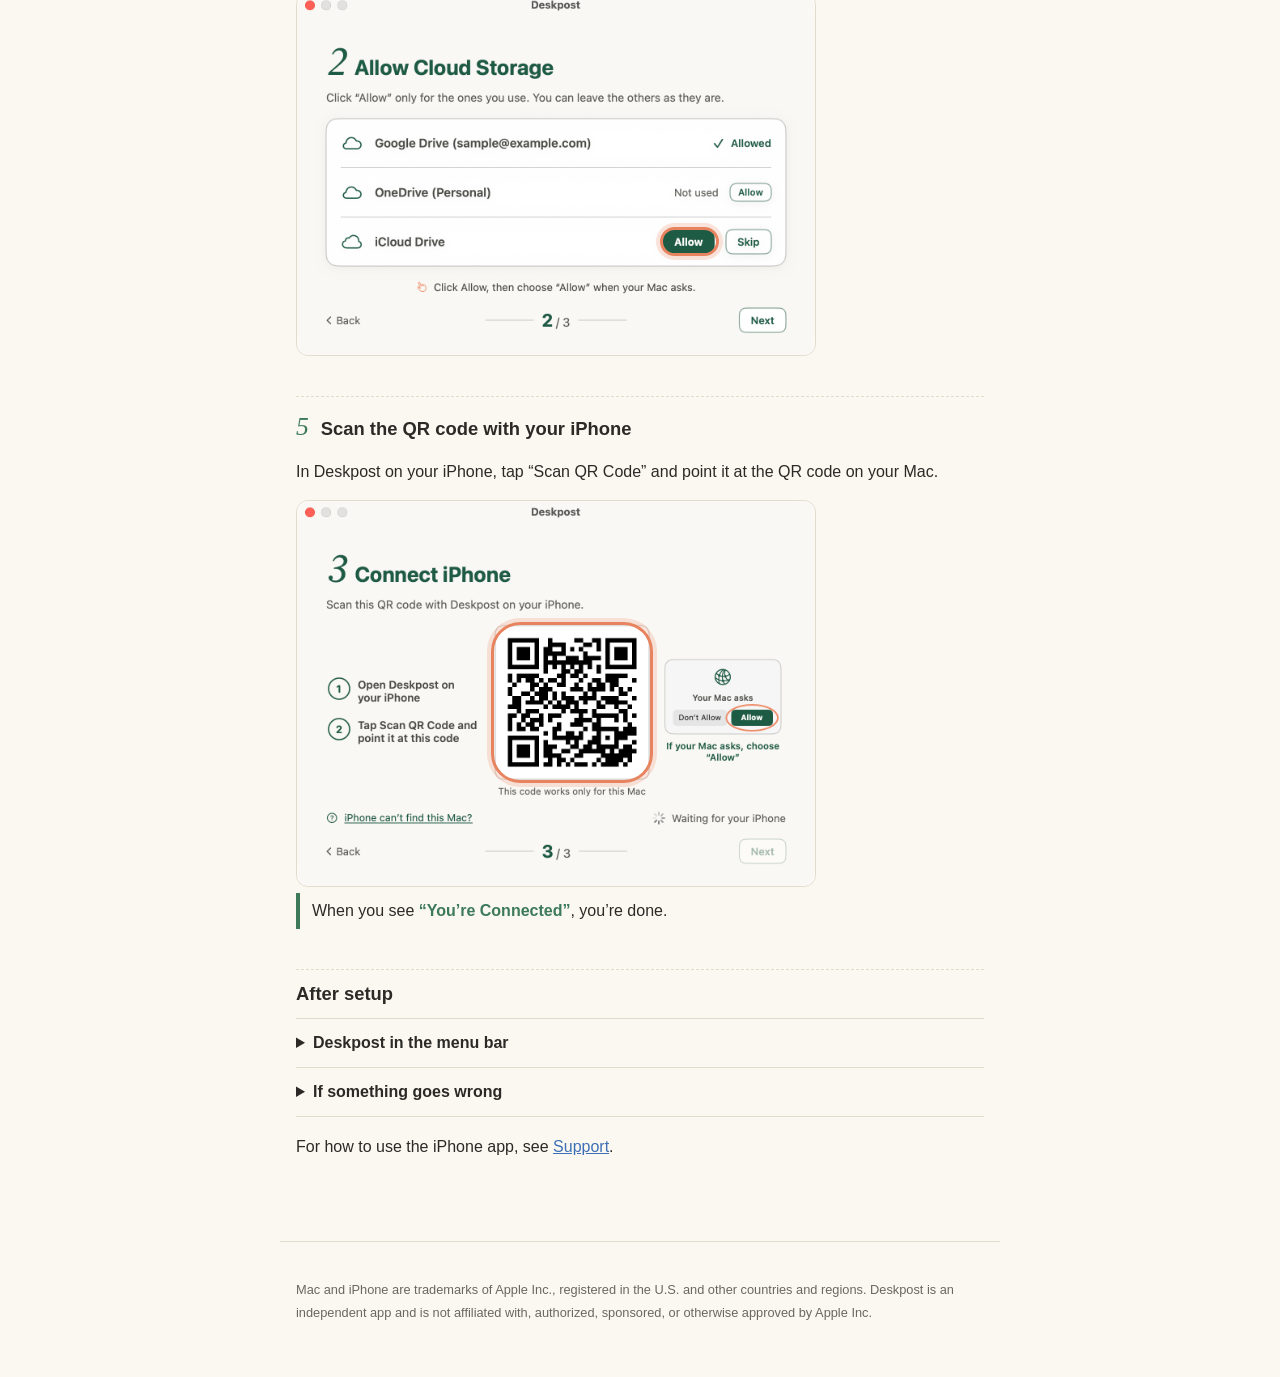
==== commit c6566adc: "英語版の説明写真を英語の画面に差し替え" ====
--- a/mac.html
+++ b/mac.html
@@ -119,6 +119,7 @@
 <li><b>合言葉を作り直す</b>：今つないでいる iPhone との接続を切ります</li>
 <li><b>ログイン時に起動</b>：チェックを入れると、Mac を起動したときに自動で立ち上がります</li>
 <li><b>準備をやり直す</b>：最初の設定をもう一度やり直します</li>
+<li><b>Deskpost ヘルプ</b>：このページを開きます</li>
 </ul>
 </details>
 <details>
@@ -171,49 +172,49 @@
 <div class="heads">
 <p><b>Your Mac will ask you to confirm a few things along the way.</b> Click the button shown under each one.</p>
 <div class="thumbs">
-<figure><img src="img/guide/p_gatekeeper.png" alt=""><figcaption><span class="press">Open</span></figcaption></figure>
-<figure><img src="img/guide/p_move.png" alt=""><figcaption><span class="press">Move and Open</span></figcaption></figure>
-<figure><img src="img/guide/p_touchid.png" alt=""><figcaption><span class="press green">Touch ID</span></figcaption></figure>
-<figure><img src="img/guide/p_relaunch.png" alt=""><figcaption><span class="press">Quit &amp; Reopen</span></figcaption></figure>
-</div>
-<p class="note">If you’re also asked about cloud storage or the local network, click “Allow”. The pictures on this page were taken on a Mac set to Japanese; the buttons are in the same places.</p>
+<figure><img src="img/guide/p_gatekeeper_en.png" alt=""><figcaption><span class="press">Open</span></figcaption></figure>
+<figure><img src="img/guide/p_move_en.png" alt=""><figcaption><span class="press">Move and Open</span></figcaption></figure>
+<figure><img src="img/guide/p_touchid_en.png" alt=""><figcaption><span class="press green">Touch ID</span></figcaption></figure>
+<figure><img src="img/guide/p_relaunch_en.png" alt=""><figcaption><span class="press">Quit &amp; Reopen</span></figcaption></figure>
+</div>
+<p class="note">If you’re also asked about cloud storage or the local network, click “Allow”.</p>
 </div>
 
 <section class="step">
 <h2><span class="n">1</span>Double-click the icon</h2>
 <p>This window appears when you open the downloaded Deskpost.dmg.</p>
-<figure class="shot mid"><img src="img/guide/dmg_window.png" alt="The Deskpost icon window" loading="lazy"><span class="ring sq" style="left:39.5%;top:22.5%;width:21%;height:34%"></span></figure>
-<div class="pair">
-<figure class="shot dlg"><img src="img/guide/p_gatekeeper.png" alt="Are you sure you want to open it?" loading="lazy"><span class="ring" style="left:5%;top:73.5%;width:90%;height:7.5%"></span></figure>
-<figure class="shot dlg"><img src="img/guide/p_move.png" alt="Move to the Applications folder and open" loading="lazy"><span class="ring" style="left:51.5%;top:80.5%;width:47%;height:15%"></span></figure>
+<figure class="shot mid"><img src="img/guide/dmg_window_en.png" alt="The Deskpost icon window" loading="lazy"><span class="ring sq" style="left:39.5%;top:22.5%;width:21%;height:34%"></span></figure>
+<div class="pair">
+<figure class="shot dlg"><img src="img/guide/p_gatekeeper_en.png" alt="Are you sure you want to open it?" loading="lazy"><span class="ring" style="left:5%;top:71.5%;width:90%;height:8.5%"></span></figure>
+<figure class="shot dlg"><img src="img/guide/p_move_en.png" alt="Move to the Applications folder and open" loading="lazy"><span class="ring" style="left:5%;top:69.5%;width:90%;height:12.5%"></span></figure>
 </div>
 </section>
 
 <section class="step">
 <h2><span class="n">2</span>Click “Get Started”</h2>
-<figure class="shot mid"><img src="img/guide/s_welcome.png" alt="The first setup screen" loading="lazy"><span class="ring" style="left:38.5%;top:85%;width:23%;height:9.5%"></span></figure>
+<figure class="shot mid"><img src="img/guide/s_welcome_en.png" alt="The first setup screen" loading="lazy"><span class="ring" style="left:36.5%;top:84%;width:27.5%;height:10.5%"></span></figure>
 </section>
 
 <section class="step">
 <h2><span class="n">3</span>Turn on Deskpost in System Settings</h2>
 <p>Click “Open System Settings”, drag the Deskpost icon into the list, and turn on its switch.</p>
-<figure class="shot mid"><img src="img/guide/shot_setup1.png" alt="Setup step 1" loading="lazy"></figure>
-<div class="pair">
-<figure class="shot dlg"><img src="img/guide/p_touchid.png" alt="Touch ID or password" loading="lazy"></figure>
-<figure class="shot dlg"><img src="img/guide/p_relaunch.png" alt="Quit and reopen" loading="lazy"><span class="ring" style="left:5%;top:61.5%;width:90%;height:14.5%"></span></figure>
+<figure class="shot mid"><img src="img/guide/shot_setup1_en.png" alt="Setup step 1" loading="lazy"></figure>
+<div class="pair">
+<figure class="shot dlg"><img src="img/guide/p_touchid_en.png" alt="Touch ID or password" loading="lazy"></figure>
+<figure class="shot dlg"><img src="img/guide/p_relaunch_en.png" alt="Quit and reopen" loading="lazy"><span class="ring" style="left:5%;top:58%;width:90%;height:17%"></span></figure>
 </div>
 </section>
 
 <section class="step">
 <h2><span class="n">4</span>Choose your cloud storage</h2>
 <p>Click “Allow” for the ones you use and “Skip” for the rest. You can change this later.</p>
-<figure class="shot mid"><img src="img/guide/s_setup2.png" alt="Cloud storage screen" loading="lazy"><span class="ring" style="left:66.3%;top:65.3%;width:10.2%;height:6.6%"></span></figure>
+<figure class="shot mid"><img src="img/guide/s_setup2_en.png" alt="Cloud storage screen" loading="lazy"><span class="ring" style="left:70%;top:64.5%;width:11.4%;height:8%"></span></figure>
 </section>
 
 <section class="step">
 <h2><span class="n">5</span>Scan the QR code with your iPhone</h2>
 <p>In Deskpost on your iPhone, tap “Scan QR Code” and point it at the QR code on your Mac.</p>
-<figure class="shot mid"><img src="img/guide/s_setup3.png" alt="QR code screen" loading="lazy"><span class="ring sq" style="left:38%;top:32%;width:30%;height:41%"></span></figure>
+<figure class="shot mid"><img src="img/guide/s_setup3_en.png" alt="QR code screen" loading="lazy"><span class="ring sq" style="left:37.5%;top:31.5%;width:31.2%;height:41.5%"></span></figure>
 <p class="ok">When you see <b>“You’re Connected”</b>, you’re done.</p>
 </section>
 
@@ -221,12 +222,13 @@
 <details>
 <summary>Deskpost in the menu bar</summary>
 <p>Click the Deskpost icon at the top right of your screen.</p>
-<figure class="shot small"><img src="img/guide/s_menu.png" alt="Menu" loading="lazy" style="border-radius:14px"></figure>
+<figure class="shot small"><img src="img/guide/s_menu_en.png" alt="Menu" loading="lazy" style="border-radius:14px"></figure>
 <ul>
 <li><b>Connect iPhone…</b>: shows the QR code for connecting another iPhone</li>
 <li><b>Reset Passcode…</b>: disconnects the iPhones connected now</li>
 <li><b>Open at Login</b>: when checked, Deskpost starts when you start your Mac</li>
 <li><b>Run Setup Again</b>: goes through the setup from the beginning</li>
+<li><b>Deskpost Help</b>: opens this page</li>
 </ul>
 </details>
 <details>
--- a/style.css
+++ b/style.css
@@ -47,3 +47,97 @@
 html[data-lang="ja"] [data-only="en"], html[data-lang="en"] [data-only="ja"], html[data-lang] .sep { display: none; }
 html:not([data-lang]) #langswitch { display: none; }
 #langswitch { font-size: .9rem; }
+
+/* ===== Mac の入れ方の説明書（mac.html） ===== */
+.facts { display: flex; flex-wrap: wrap; gap: 8px 18px; margin: 14px 0 0; padding: 0; list-style: none; color: var(--muted); font-size: .92rem; }
+.facts b { color: var(--ink); }
+.prompts { border: 1px solid var(--line); border-radius: 14px; padding: 6px 18px 10px; margin: 24px 0; background: color-mix(in srgb, var(--paper) 70%, #fff 30%); }
+@media (prefers-color-scheme: dark) { .prompts { background: color-mix(in srgb, var(--paper) 85%, #fff 15%); } }
+.prompts h2 { border: 0; margin: 10px 0 2px; padding: 0; }
+.prompts > p { margin: 0 0 8px; color: var(--muted); font-size: .92rem; }
+.prompts ol { list-style: none; margin: 0; padding: 0; counter-reset: p; }
+.prompts li { counter-increment: p; display: grid; grid-template-columns: 1.8em minmax(0,1fr) auto; gap: 2px 10px; align-items: baseline; padding: 9px 0; border-top: 1px solid var(--line); }
+.prompts li:first-child { border-top: 0; }
+.prompts li::before { content: counter(p); font-weight: 800; color: var(--muted); }
+.prompts .q { font-weight: 600; }
+.prompts .why { grid-column: 2 / 4; color: var(--muted); font-size: .85rem; }
+.press { display: inline-block; white-space: nowrap; font-size: .85rem; font-weight: 700; padding: 1px 10px; border-radius: 99px; background: #2f80ed; color: #fff; }
+.press.green { background: #3d7a5a; }
+.press.plain { background: transparent; color: var(--ink); border: 1px solid var(--line); }
+.prompts li.where { counter-increment: none; display: block; font-size: .8rem; font-weight: 700; color: var(--muted); padding-top: 14px; border-top: 0; }
+.prompts li.where::before { content: none; }
+.step { margin: 40px 0; }
+.step h2 { display: flex; gap: 12px; align-items: baseline; border-top: 1px dashed var(--line); }
+.step h2 .n { font-size: 1.6rem; font-weight: 300; font-family: Georgia, "Times New Roman", serif; font-style: italic; color: #3d7a5a; }
+.step p { margin: 6px 0; }
+figure.shot { position: relative; margin: 14px 0 6px; }
+figure.shot img { display: block; width: 100%; height: auto; border-radius: 12px; border: 1px solid var(--line); background: #fff; }
+figure.shot.small { max-width: 360px; }
+figure.shot.mid { max-width: 520px; }
+figure.shot .ring { position: absolute; border: 3px solid #e8835f; border-radius: 99px; box-shadow: 0 0 0 4px rgba(232,131,95,.22); pointer-events: none; }
+figcaption { font-size: .85rem; color: var(--muted); margin-top: 6px; }
+.ph { display: grid; place-items: center; aspect-ratio: 16 / 10; border: 1px dashed var(--line); border-radius: 12px; color: var(--muted); font-size: .85rem; }
+.ok { border-left: 4px solid #3d7a5a; padding: 4px 0 4px 12px; margin: 10px 0; }
+.ok b { color: #3d7a5a; }
+@media (prefers-color-scheme: dark) { .step h2 .n, .ok b { color: #8fc9a6; } .ok { border-left-color: #8fc9a6; } }
+
+@media (max-width: 560px) { .prompts li { grid-template-columns: 1.8em minmax(0,1fr); } .prompts .press { grid-column: 2; justify-self: start; margin-top: 4px; } .prompts .why { grid-column: 2; } }
+.legend { list-style: none; padding: 0; }
+.legend li { display: grid; grid-template-columns: 3.6em minmax(0,1fr); gap: 10px; padding: 6px 0; align-items: baseline; }
+.legend .sym { text-align: center; font-weight: 700; font-size: .85rem; border: 1px solid var(--line); border-radius: 8px; padding: 0 4px; }
+dl.menu { margin: 8px 0; }
+dl.menu dt { font-weight: 700; margin-top: 12px; }
+dl.menu dd { margin: 2px 0 0; color: var(--muted); }
+/* 写真に番号札を付ける：<figure class="shot anno"> の中に <span class="mk" style="left:x%;top:y%">1</span>、下に <ol class="keys"> */
+figure.shot .mk { position: absolute; transform: translate(-50%,-50%); width: 26px; height: 26px; border-radius: 50%; background: #e8835f; color: #fff; font: 700 14px/26px -apple-system, sans-serif; text-align: center; box-shadow: 0 0 0 3px #fff, 0 2px 6px rgba(0,0,0,.25); }
+ol.keys { list-style: none; padding: 0; margin: 10px 0 0; display: grid; grid-template-columns: repeat(auto-fit, minmax(210px, 1fr)); gap: 6px 16px; counter-reset: k; }
+ol.keys li { counter-increment: k; display: flex; gap: 8px; align-items: baseline; font-size: .9rem; }
+ol.keys li::before { content: counter(k); flex: none; width: 20px; height: 20px; border-radius: 50%; background: #e8835f; color: #fff; font: 700 12px/20px -apple-system, sans-serif; text-align: center; }
+ol.keys b { white-space: nowrap; }
+/* 流れの帯 */
+.flow { display: grid; grid-template-columns: repeat(5, minmax(0,1fr)); gap: 6px; margin: 26px 0 8px; }
+.flow .f { text-align: center; font-size: .78rem; line-height: 1.4; color: var(--muted); position: relative; }
+.flow .f svg { display: block; width: 100%; max-width: 92px; height: auto; margin: 0 auto 6px; }
+.flow .f b { display: block; color: var(--ink); font-size: .85rem; }
+.flow .f:not(:last-child)::after { content: "›"; position: absolute; right: -8px; top: 26px; color: var(--line); font-size: 1.6rem; line-height: 1; }
+/* 確認の窓の一覧 */
+.dialogs { display: grid; grid-template-columns: repeat(auto-fill, minmax(150px, 1fr)); gap: 18px 14px; margin: 14px 0 4px; }
+.dialogs figure { margin: 0; }
+.dialogs .pic { position: relative; }
+.dialogs img { display: block; width: 100%; height: auto; border-radius: 9%/6%; box-shadow: 0 6px 18px rgba(0,0,0,.14); background: #f4f4f4; }
+.dialogs figcaption { margin-top: 8px; font-size: .8rem; color: var(--muted); line-height: 1.45; }
+.dialogs figcaption .press { margin-bottom: 4px; }
+.dialogs .n { font-weight: 800; color: var(--ink); margin-right: 4px; }
+.dialogs .tag { display: inline-block; font-size: .7rem; font-weight: 700; color: var(--muted); border: 1px solid var(--line); border-radius: 99px; padding: 0 7px; margin-bottom: 4px; }
+figure .ring { position: absolute; border: 3px solid #e8835f; border-radius: 99px; box-shadow: 0 0 0 4px rgba(232,131,95,.22); pointer-events: none; }
+figure.shot.dlg { max-width: 260px; }
+figure.shot.dlg img { border-radius: 9%/6%; box-shadow: 0 8px 24px rgba(0,0,0,.16); border: 0; }
+@media (max-width: 560px) { .flow { grid-template-columns: repeat(5, minmax(0,1fr)); } .flow .f { font-size: .7rem; } .flow .f:not(:last-child)::after { right: -6px; top: 16px; font-size: 1.2rem; } }
+/* 2版：すっきり */
+.onphone { border: 1px solid #e8835f; background: rgba(232,131,95,.08); border-radius: 12px; padding: 12px 14px; margin: 16px 0; font-size: .92rem; }
+.onphone .sendmac { display: inline-block; margin-left: 8px; font: inherit; font-weight: 700; color: #fff; background: #3d7a5a; border: 0; border-radius: 99px; padding: 3px 14px; }
+.heads { margin: 24px 0 8px; }
+.heads > p { margin: 0 0 10px; }
+.thumbs { display: grid; grid-template-columns: repeat(4, minmax(0,1fr)); gap: 10px; align-items: end; }
+.thumbs figure { margin: 0; text-align: center; }
+.thumbs img { width: 100%; height: auto; border-radius: 9%/7%; box-shadow: 0 3px 10px rgba(0,0,0,.12); }
+.thumbs figcaption { margin-top: 6px; }
+.thumbs .press { font-size: .72rem; white-space: normal; }
+.pair { display: flex; flex-wrap: wrap; gap: 16px; align-items: flex-start; margin-top: 12px; }
+.pair figure.shot.dlg { flex: 1 1 200px; max-width: 240px; margin: 0; }
+figure .ring.sq { border-radius: 18%; }
+details { border-top: 1px solid var(--line); padding: 10px 0; }
+details:last-of-type { border-bottom: 1px solid var(--line); }
+summary { cursor: pointer; font-weight: 700; }
+details ul { margin: 8px 0; }
+/* iPhone で開いた時の上の部分 */
+.onphone { padding: 14px 14px 10px; }
+.onphone .ph-t { margin: 0 0 10px; font-weight: 800; font-size: 1rem; }
+.ph-row { display: flex; align-items: center; gap: 10px; background: var(--paper); border: 1px solid var(--line); border-radius: 12px; padding: 10px 12px; margin: 8px 0; }
+.ph-row svg { width: 36px; height: 36px; flex: none; }
+.ph-row div { flex: 1; min-width: 0; line-height: 1.35; }
+.ph-row div b { display: block; }
+.ph-row div span { font-size: .85rem; color: var(--muted); }
+.onphone .ph-btn { flex: none; margin: 0; font: inherit; font-size: .9rem; font-weight: 700; color: #fff; background: #3d7a5a; border: 0; border-radius: 99px; padding: 6px 14px; text-decoration: none; }
+.onphone a.ph-btn[aria-disabled="true"] { background: #bdb6a8; }
+.onphone .ph-n { margin: 8px 2px 0; font-size: .82rem; color: var(--muted); }
